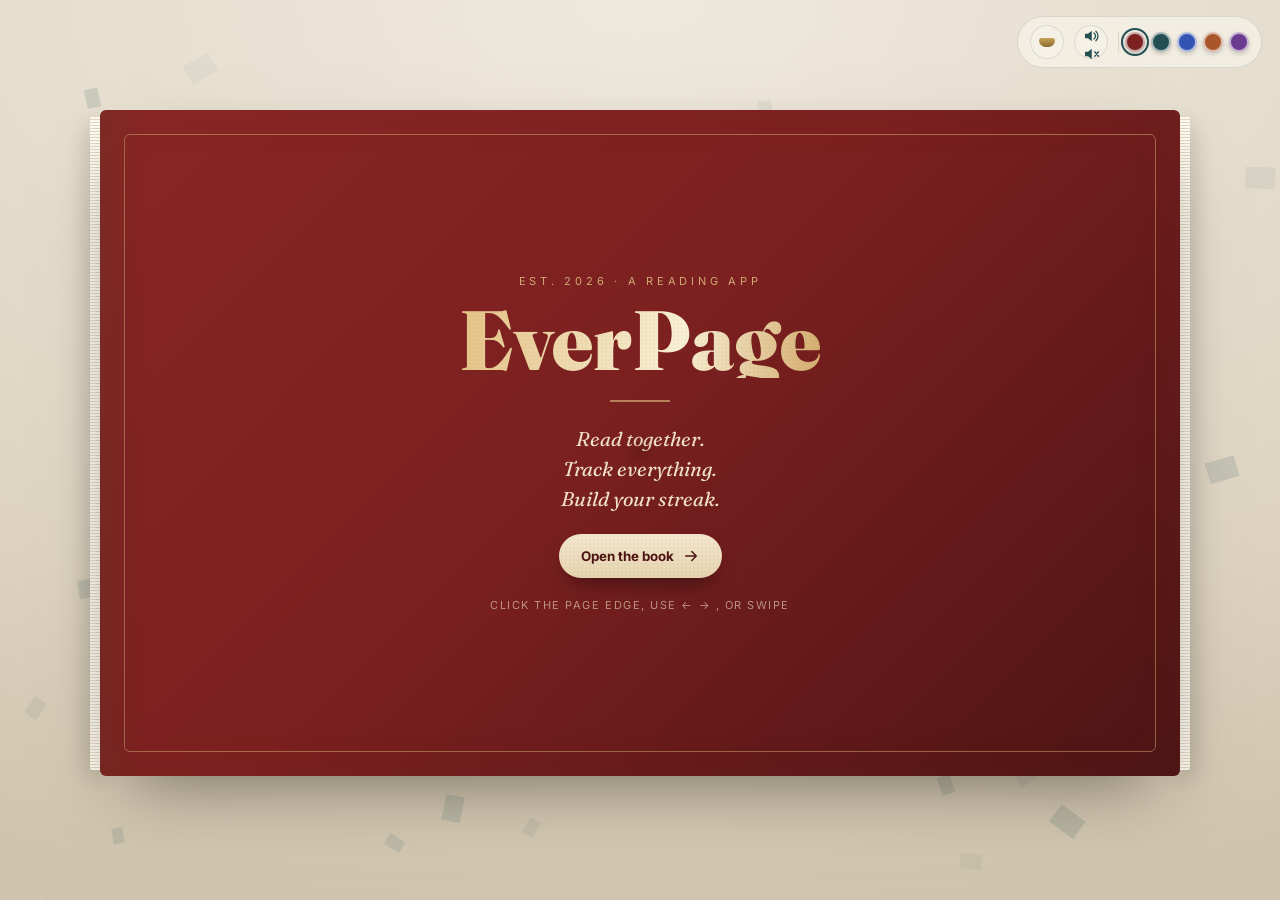
==== docs/index.html @ f0f88e7e "Remove v3 badge and fake traction data; add real signup auto-reply Drop the 'v3 · The Living Book' b" ====
<!DOCTYPE html>
<html lang="en">
<head>
<meta charset="UTF-8" />
<meta name="viewport" content="width=device-width, initial-scale=1.0, viewport-fit=cover" />
<meta name="theme-color" content="#7C2020" />
<title>EverPage — The Living Book</title>
<meta name="description" content="Turn the pages of EverPage: the reading app that turns reading into a streak. Track every page, build a daily streak, race your friends. Join the waitlist." />
<meta property="og:title" content="EverPage — the reading app that gives you a streak" />
<meta property="og:description" content="Turn every page. Build your streak. Read with friends. Join the waitlist." />
<meta property="og:type" content="website" />
<link rel="preconnect" href="https://fonts.googleapis.com" />
<link rel="preconnect" href="https://fonts.gstatic.com" crossorigin />
<link href="https://fonts.googleapis.com/css2?family=Fraunces:ital,opsz,wght@0,9..144,300..900;1,9..144,300..900&family=Inter:wght@400;500;600;700;800&display=swap" rel="stylesheet" />
<link rel="stylesheet" href="styles-v3.css" />
</head>
<body class="v3 is-closed">

<canvas id="fx" aria-hidden="true"></canvas>
<div id="cursor" aria-hidden="true"></div>
<div id="candleGlow" aria-hidden="true"></div>

<!-- top control rail -->
<div id="rail" aria-hidden="false">
  <button id="lamp" class="ctl lamp" aria-label="Toggle night mode" title="Reading lamp (N)">
    <span class="lamp-shade"></span><span class="lamp-glow"></span>
  </button>
  <button id="soundBtn" class="ctl" aria-label="Toggle page-flip sound" title="Sound">
    <svg class="ic-on" viewBox="0 0 24 24" width="18" height="18"><path d="M4 9v6h4l5 4V5L8 9H4z" fill="currentColor"/><path d="M16 8a5 5 0 0 1 0 8M18.5 5.5a9 9 0 0 1 0 13" fill="none" stroke="currentColor" stroke-width="1.7" stroke-linecap="round"/></svg>
    <svg class="ic-off" viewBox="0 0 24 24" width="18" height="18" hidden><path d="M4 9v6h4l5 4V5L8 9H4z" fill="currentColor"/><path d="M17 9l5 6M22 9l-5 6" fill="none" stroke="currentColor" stroke-width="1.7" stroke-linecap="round"/></svg>
  </button>
  <div class="genre-swatches" role="group" aria-label="Recolor the book">
    <button class="swatch" data-accent="#7C2020" data-name="Classic" style="--s:#7C2020" title="Classic"></button>
    <button class="swatch" data-accent="#234E52" data-name="Evergreen" style="--s:#234E52" title="Evergreen"></button>
    <button class="swatch" data-accent="#3454b4" data-name="Midnight" style="--s:#3454b4" title="Midnight"></button>
    <button class="swatch" data-accent="#a8562a" data-name="Amber" style="--s:#a8562a" title="Amber"></button>
    <button class="swatch" data-accent="#6b3b8f" data-name="Plum" style="--s:#6b3b8f" title="Plum"></button>
  </div>
</div>

<!-- the book -->
<div id="stage">
  <div id="book" aria-live="polite">
    <div class="book-edge left"></div>
    <div class="book-edge right"></div>

    <!-- PAGE 0 — COVER -->
    <section class="page cover-page" data-page="0">
      <div class="page-face">
        <div class="cover-art">
          <div class="foil-emboss">EST. 2026 · A READING APP</div>
          <h1 class="wordmark">EverPage</h1>
          <div class="cover-rule"></div>
          <p class="cover-tag">Read together.<br/>Track everything.<br/>Build your streak.</p>
          <button id="startBtn" class="btn cta">Open the book
            <svg viewBox="0 0 24 24" width="18" height="18"><path d="M5 12h14M13 6l6 6-6 6" fill="none" stroke="currentColor" stroke-width="2" stroke-linecap="round" stroke-linejoin="round"/></svg>
          </button>
          <div class="cover-hint">click the page edge, use ← → , or swipe</div>
        </div>
      </div>
    </section>

    <!-- PAGE 1 — HERO -->
    <section class="page" data-page="1" hidden>
      <div class="page-face split">
        <div class="col">
          <p class="eyebrow">Chapter One · The habit that sticks</p>
          <h2 class="display">You start every book.<br/><em>You finish… some.</em></h2>
          <p class="lede">EverPage turns reading into a <mark class="hl">streak you won't want to break</mark>. Log every page, keep your daily goal alive, and pull your friends into the chapter with you.</p>
        </div>
        <div class="col center">
          <div class="phone" data-tilt>
            <div class="phone-notch"></div>
            <img src="assets/screen-9203.jpg" alt="EverPage Your Shelf screen" loading="lazy"/>
            <div class="phone-glare"></div>
          </div>
        </div>
      </div>
    </section>

    <!-- PAGE 2 — SHELF -->
    <section class="page" data-page="2" hidden>
      <div class="page-face split">
        <div class="col">
          <span class="chapter-no">02</span>
          <h3 class="feat-title">Your Reading Shelf</h3>
          <p class="feat-copy">Add books, track your progress page by page, and keep every title you're reading — or have ever read — in one beautiful place.</p>
          <div class="genre-row" data-genres>
            <span class="genre on">Literary Fiction</span><span class="genre">Historical Fiction</span>
            <span class="genre">Non-Fiction</span><span class="genre">Romance</span><span class="genre">Sci-Fi</span>
          </div>
        </div>
        <div class="col center">
          <div class="phone" data-tilt>
            <div class="phone-notch"></div>
            <img src="assets/screen-addbook.jpg" alt="EverPage Add a book screen" loading="lazy"/>
            <div class="phone-glare"></div>
          </div>
        </div>
      </div>
    </section>

    <!-- PAGE 3 — STREAKS -->
    <section class="page" data-page="3" hidden>
      <div class="page-face split">
        <div class="col center">
          <div class="ring-wrap">
            <svg class="goal-ring" viewBox="0 0 120 120"><circle class="ring-track" cx="60" cy="60" r="52"/><circle class="ring-fill" cx="60" cy="60" r="52" data-pct="73"/></svg>
            <div class="ring-center"><b class="count" data-count="33">0</b><span>of 45 min</span></div>
            <div class="flame"><span class="flame-core"></span></div>
          </div>
        </div>
        <div class="col">
          <span class="chapter-no">03</span>
          <h3 class="feat-title">Daily Streaks &amp; Goals</h3>
          <p class="feat-copy">Set a daily reading goal in minutes. Hit it every day to build your streak. Streak freezes keep your progress safe on the busy days.</p>
          <div class="freeze-row"><span class="freeze">❄️ Freeze</span><span class="freeze">❄️ Freeze</span><span class="freeze used">❄️ Used</span></div>
        </div>
      </div>
    </section>

    <!-- PAGE 4 — FRIENDS -->
    <section class="page dark" data-page="4" hidden>
      <div class="page-face split">
        <div class="col">
          <span class="chapter-no">04</span>
          <h3 class="feat-title light">Read with Friends</h3>
          <p class="feat-copy light">See what your friends are reading right now, cheer each other on the leaderboard, and share the lines that wrecked you.</p>
          <div class="compare" data-compare>
            <div class="cmp-row"><span class="cmp-name">You</span><div class="cmp-bar"><i style="--w:100%" class="me"></i></div><b>24p</b></div>
            <div class="cmp-row"><span class="cmp-name">neelba…</span><div class="cmp-bar"><i style="--w:14%" class="them"></i></div><b>1p</b></div>
            <div class="cmp-row"><span class="cmp-name">testjess</span><div class="cmp-bar"><i style="--w:4%" class="them"></i></div><b>0p</b></div>
            <div class="cmp-badge">You're ahead 🏆</div>
          </div>
        </div>
        <div class="col center">
          <div class="phone" data-tilt>
            <div class="phone-notch"></div>
            <img src="assets/screen-compare.jpg" alt="EverPage Friends compare screen" loading="lazy"/>
            <div class="phone-glare"></div>
          </div>
        </div>
      </div>
    </section>

    <!-- PAGE 5 — WRAPPED GENERATOR -->
    <section class="page" data-page="5" hidden>
      <div class="page-face split">
        <div class="col">
          <span class="chapter-no">05</span>
          <h3 class="feat-title">Your 2026 Wrapped</h3>
          <p class="feat-copy">Every reader gets a personal year in review. Try it — type your name and watch your card build. This is what EverPage makes for you.</p>
          <label class="field-label" for="wName">Your name</label>
          <input id="wName" class="w-input" type="text" maxlength="18" placeholder="e.g. Lea" autocomplete="off"/>
          <div class="w-controls">
            <button class="btn ghost" id="wShuffle">🎲 Shuffle stats</button>
            <button class="btn" id="wDownload">⬇ Download card</button>
          </div>
        </div>
        <div class="col center">
          <canvas id="wrapped" width="540" height="675" aria-label="Your personalized reading Wrapped card"></canvas>
        </div>
      </div>
    </section>

    <!-- PAGE 6 — WAITLIST -->
    <section class="page" data-page="6" hidden>
      <div class="page-face center-page">
        <div class="join-inner">
          <p class="eyebrow center">The final page · Chapter you</p>
          <h2 class="display center">Be on <em>page one.</em></h2>
          <p class="lede center">EverPage is almost open. Join the waitlist for early access, first dibs on streak freezes, and a founding-reader badge.</p>
          <form class="join-form" id="bigJoin" data-join>
            <div class="jf-field">
              <input type="email" name="email" inputmode="email" autocomplete="email" placeholder="Your best email" aria-label="Email" required/>
              <button type="submit" class="btn">Save my spot
                <svg viewBox="0 0 24 24" width="18" height="18"><path d="M5 12h14M13 6l6 6-6 6" fill="none" stroke="currentColor" stroke-width="2" stroke-linecap="round" stroke-linejoin="round"/></svg>
              </button>
            </div>
            <p class="jf-fine">No spam, just page-turns. Unsubscribe anytime.</p>
          </form>
          <div class="join-success" hidden>
            <div class="ticket"><div class="ticket-stub">📖</div>
              <div class="ticket-body"><b>You're on the shelf!</b><span>Your spot is saved — check your inbox for a note from us.</span></div>
            </div>
          </div>
          <div class="socials">
            <a class="soc" href="https://www.instagram.com/everpageofficial" target="_blank" rel="noopener">Instagram</a>
            <a class="soc" href="https://www.tiktok.com/@everpageofficial" target="_blank" rel="noopener">TikTok</a>
            <a class="soc" href="https://substack.com/@leaateverpage" target="_blank" rel="noopener">Substack</a>
          </div>
        </div>
      </div>
    </section>

    <!-- PAGE 7 — BACK COVER -->
    <section class="page cover-page back" data-page="7" hidden>
      <div class="page-face">
        <div class="cover-art">
          <blockquote>“A reader lives a thousand lives before he dies. The man who never reads lives only one.”<cite>— George R.R. Martin</cite></blockquote>
          <div class="cover-rule"></div>
          <span class="bc-mark">EverPage</span>
          <button class="btn ghost" id="restartBtn">↺ Read it again</button>
        </div>
      </div>
    </section>

    <!-- flipping leaf overlay (JS drives this) -->
    <div id="leaf" aria-hidden="true"><div class="leaf-front"></div><div class="leaf-back"></div></div>

    <!-- page turn hot-zones -->
    <button id="navPrev" class="nav-zone left" aria-label="Previous page"><span class="nav-hint">‹</span></button>
    <button id="navNext" class="nav-zone right" aria-label="Next page"><span class="nav-hint">›</span></button>
  </div>

  <!-- footer scrubber -->
  <div id="scrubber">
    <button id="btnPrev" class="scrub-btn" aria-label="Previous">‹</button>
    <div id="dots" class="dots"></div>
    <button id="btnNext" class="scrub-btn" aria-label="Next">›</button>
    <div id="folio" class="folio"><span id="folioNum">1</span> / <span id="folioTot">8</span></div>
  </div>
</div>

<canvas id="confetti" aria-hidden="true"></canvas>

<script src="app-v3.js"></script>
</body>
</html>
---- docs/styles-v3.css ----
/* ============================================================
   EverPage v3 — "The Living Book"  (page-turning experience)
   ============================================================ */
:root{
  --cream:#EAE4D7; --paper:#F6F1E7; --paper2:#efe7d6;
  --ink:#234E52; --ink-soft:#3c6468; --muted:#8a8073;
  --accent:#7C2020; --accent-deep:#5f1717;
  --gold:#b6924e; --sky:#A9CAD8;
  --line:rgba(35,78,82,.14);
  --shadow:0 30px 70px -30px rgba(30,24,16,.6);
  --serif:"Fraunces",Georgia,"Times New Roman",serif;
  --sans:"Inter",system-ui,-apple-system,"Segoe UI",sans-serif;
}
*{box-sizing:border-box}
html,body{height:100%}
body.v3{margin:0;font-family:var(--sans);color:var(--ink);overflow:hidden;
  background:radial-gradient(130% 100% at 50% 0%,#efe9dd,#ddd3c0 70%,#cfc4ad);
  transition:background .8s}
img{display:block;max-width:100%}
button{font-family:inherit}

#fx{position:fixed;inset:0;z-index:0;pointer-events:none}
#cursor{position:fixed;top:0;left:0;width:36px;height:36px;margin:-18px 0 0 -18px;border-radius:50%;z-index:78;
  pointer-events:none;opacity:0;mix-blend-mode:multiply;background:radial-gradient(circle,rgba(124,32,32,.18),transparent 70%);
  transition:opacity .4s,width .25s,height .25s,margin .25s}
body.has-cursor #cursor{opacity:1}
#cursor.big{width:80px;height:80px;margin:-40px 0 0 -40px}

/* ---------- top control rail ---------- */
#rail{position:fixed;top:16px;right:18px;z-index:56;display:flex;align-items:center;gap:10px;
  background:rgba(246,241,231,.8);backdrop-filter:blur(8px);border:1px solid var(--line);
  padding:8px 12px;border-radius:100px;box-shadow:var(--shadow)}
.ctl{width:34px;height:34px;border-radius:50%;border:1px solid var(--line);background:var(--paper);
  color:var(--ink);cursor:pointer;display:grid;place-items:center;transition:transform .15s,background .2s}
.ctl:hover{transform:translateY(-2px)}
.lamp{position:relative;overflow:visible}
.lamp .lamp-shade{width:16px;height:9px;background:linear-gradient(#c6a35a,#8a6a2e);border-radius:3px 3px 8px 8px;display:block}
.lamp .lamp-glow{position:absolute;inset:-8px;border-radius:50%;background:radial-gradient(circle,rgba(255,210,140,.6),transparent 66%);opacity:0;transition:opacity .4s}
body.night .lamp .lamp-glow{opacity:1}
.genre-swatches{display:flex;gap:6px;padding-left:6px;border-left:1px solid var(--line)}
.swatch{width:20px;height:20px;border-radius:50%;border:2px solid rgba(255,255,255,.6);background:var(--s);cursor:pointer;
  padding:0;transition:transform .15s;box-shadow:0 2px 5px rgba(0,0,0,.2)}
.swatch:hover{transform:scale(1.18)}
.swatch.on{outline:2px solid var(--ink);outline-offset:2px}
@media (max-width:600px){.genre-swatches{display:none}#rail{top:10px;right:10px;padding:6px 9px}}

/* ---------- night mode ---------- */
#candleGlow{position:fixed;inset:0;z-index:2;pointer-events:none;opacity:0;transition:opacity 1s;
  background:radial-gradient(50vw 40vw at 50% 0%,rgba(255,190,120,.28),transparent 60%)}
body.night{background:radial-gradient(130% 100% at 50% 0%,#2a1d12,#160f09 75%)}
body.night #stage{filter:brightness(.76) sepia(.28) saturate(1.15) hue-rotate(-6deg)}
body.night #candleGlow{opacity:1}
body.night #rail,body.night #scrubber{background:rgba(40,28,18,.8);border-color:rgba(255,220,160,.2);color:#f3e6cf}

/* ---------- stage + book ---------- */
#stage{position:fixed;inset:0;z-index:5;display:grid;place-items:center;padding:70px 20px 84px;perspective:2600px}
#book{position:relative;width:min(1080px,95vw);height:min(680px,74vh);transform-style:preserve-3d;
  transition:transform .6s}
.book-edge{position:absolute;top:6px;bottom:6px;width:12px;z-index:1;border-radius:3px;
  background:repeating-linear-gradient(0deg,#fdfaf2 0 2px,#e2d8c2 2px 3px);box-shadow:0 8px 24px rgba(0,0,0,.25)}
.book-edge.left{left:-10px}.book-edge.right{right:-10px}

.page{position:absolute;inset:0;z-index:3;border-radius:6px;overflow:hidden;background:var(--paper);
  box-shadow:var(--shadow),inset 0 0 60px rgba(120,90,50,.05)}
.page[hidden]{display:none}
.page.flip{transition:transform .82s cubic-bezier(.5,0,.2,1),box-shadow .82s;backface-visibility:hidden;z-index:20}
.page::before{content:"";position:absolute;top:0;bottom:0;left:0;width:46px;pointer-events:none;z-index:4;
  background:linear-gradient(90deg,rgba(80,60,35,.18),transparent)}   /* spine shade */
.page-face{position:relative;z-index:2;height:100%;padding:clamp(26px,4vw,56px);display:flex;flex-direction:column;justify-content:center}
.page-face.split{display:grid;grid-template-columns:1fr 1fr;gap:34px;align-items:center}
.page-face.center-page{text-align:center;align-items:center}
.col{min-width:0}.col.center{display:grid;place-items:center}
.page.dark{background:linear-gradient(160deg,#20474b,#173438)}
.page.dark::before{background:linear-gradient(90deg,rgba(0,0,0,.28),transparent)}

/* paper grain */
#book::after{content:"";position:absolute;inset:0;z-index:6;pointer-events:none;border-radius:6px;
  background-image:radial-gradient(rgba(120,90,50,.04) 1px,transparent 1px);background-size:4px 4px;mix-blend-mode:multiply}

/* ---------- flipping leaf ---------- */
#leaf{position:absolute;top:0;left:0;width:50%;height:100%;z-index:20;transform-origin:right center;
  transform:rotateY(0deg);transform-style:preserve-3d;pointer-events:none;display:none;
  will-change:transform}
#leaf.turn{display:block}
.leaf-front,.leaf-back{position:absolute;inset:0;border-radius:6px 3px 3px 6px;backface-visibility:hidden;
  background:linear-gradient(90deg,var(--paper2),var(--paper) 70%);
  box-shadow:inset -18px 0 30px rgba(120,90,50,.12),0 10px 30px rgba(0,0,0,.25)}
.leaf-back{transform:rotateY(180deg);background:linear-gradient(270deg,var(--paper2),var(--paper) 70%)}
/* right-side book: leaf sits on right half, origin at spine (left of leaf = center of book) */
#leaf{left:50%;transform-origin:left center}

/* ---------- nav arrows (small, edge-centered) ---------- */
.nav-zone{position:absolute;top:50%;transform:translateY(-50%);width:46px;height:92px;z-index:16;border:none;cursor:pointer;
  display:grid;place-items:center;border-radius:100px;color:#fff;background:rgba(35,45,40,.28);backdrop-filter:blur(4px);
  opacity:0;transition:opacity .25s,background .2s,transform .2s}
.nav-zone.left{left:10px}.nav-zone.right{right:10px}
#book:hover .nav-zone{opacity:.85}
.nav-zone:hover{background:var(--accent);transform:translateY(-50%) scale(1.06);opacity:1}
.nav-hint{font-size:30px;font-family:var(--serif);line-height:1}
@media (max-width:820px){.nav-zone{opacity:.7;width:40px;height:74px}}

/* ---------- cover page ---------- */
.cover-page{background:linear-gradient(135deg,#8a2626 0%,var(--accent) 46%,var(--accent-deep) 100%)}
.cover-page[data-page="0"]{background:linear-gradient(135deg,#8a2626 0%,var(--accent) 46%,var(--accent-deep) 100%)}
.cover-page .page-face{color:#f3e6cf;text-align:center;align-items:center}
.cover-art{display:flex;flex-direction:column;align-items:center;gap:8px;max-width:520px}
.cover-art::after{content:"";position:absolute;inset:24px;border:1.5px solid rgba(226,193,132,.45);border-radius:6px;pointer-events:none}
.foil-emboss{font-size:11px;letter-spacing:.34em;color:rgba(226,193,132,.85);margin-bottom:6px}
.wordmark{font-family:var(--serif);font-weight:900;font-size:clamp(44px,9vw,84px);line-height:.9;margin:0;
  background:linear-gradient(100deg,#e4c184,#f8efd4 25%,#ca9a52 45%,#f0d79a 62%,#fff5df 80%,#d6a860);
  background-size:250% 100%;-webkit-background-clip:text;background-clip:text;color:transparent;animation:foil 5.5s linear infinite}
@keyframes foil{to{background-position:250% 0}}
.cover-rule{width:60px;height:2px;background:rgba(226,193,132,.6);margin:14px 0}
.cover-tag{font-family:var(--serif);font-style:italic;font-size:clamp(15px,2.4vw,20px);line-height:1.5;margin:0 0 12px;color:#f0e2c9}
.cover-hint{margin-top:12px;font-size:11px;letter-spacing:.14em;text-transform:uppercase;color:rgba(240,226,201,.6)}
.back .cover-art blockquote{font-family:var(--serif);font-style:italic;font-size:clamp(18px,2.6vw,28px);line-height:1.4;margin:0;color:#f3e6cf}
.back cite{display:block;font-style:normal;font-size:15px;color:rgba(240,226,201,.8);margin-top:14px}
.bc-mark{font-family:var(--serif);font-weight:900;font-size:24px;color:#e4c184}

/* ---------- typography / shared ---------- */
.eyebrow{font-size:12px;letter-spacing:.22em;text-transform:uppercase;color:var(--gold);font-weight:700;margin:0 0 14px}
.eyebrow.center{text-align:center}
.display{font-family:var(--serif);font-weight:800;font-size:clamp(28px,4.4vw,54px);line-height:1.03;letter-spacing:-.02em;margin:0 0 16px}
.display em{font-style:italic;font-weight:500;color:var(--accent)}
.display.center{text-align:center}
.lede{font-size:clamp(14px,1.5vw,18px);line-height:1.6;color:var(--ink-soft);margin:0 0 16px;max-width:38ch}
.lede.center{margin:0 auto 16px;text-align:center;max-width:48ch}
mark.hl{background:linear-gradient(180deg,transparent 58%,rgba(182,146,78,.6) 58%);color:inherit;padding:0 .05em;
  background-size:0% 100%;background-repeat:no-repeat;transition:background-size 1.1s cubic-bezier(.6,0,.2,1) .3s}
.page.showing mark.hl{background-size:100% 100%}
.mini-note{display:flex;align-items:center;gap:8px;font-size:14px;color:var(--muted)}
.mini-note b{color:var(--ink)}
.dot{width:8px;height:8px;border-radius:50%;background:#4bb67a;animation:live 2s infinite}
@keyframes live{70%{box-shadow:0 0 0 8px rgba(75,182,122,0)}}
.chapter-no{font-family:var(--serif);font-weight:900;font-size:clamp(40px,6vw,66px);color:transparent;
  -webkit-text-stroke:1.5px var(--gold);display:block;line-height:.8;opacity:.5;margin-bottom:4px}
.feat-title{font-family:var(--serif);font-weight:800;font-size:clamp(24px,3.4vw,42px);line-height:1.05;margin:0 0 14px}
.feat-title.light{color:#f3ecda}
.feat-copy{font-size:clamp(14px,1.5vw,17px);line-height:1.6;color:var(--ink-soft);margin:0;max-width:38ch}
.feat-copy.light{color:#cddcda}

.btn{display:inline-flex;align-items:center;gap:8px;padding:13px 22px;border:none;border-radius:100px;cursor:pointer;
  font-weight:700;color:#fff;background:linear-gradient(180deg,color-mix(in srgb,var(--accent) 82%,#fff 18%),var(--accent));
  box-shadow:0 14px 26px -12px var(--accent);transition:transform .15s;will-change:transform}
.btn:hover{transform:translateY(-2px)}
.btn.cta{background:linear-gradient(180deg,#f3e6cf,#e6d3af);color:var(--accent-deep);box-shadow:0 12px 22px -10px rgba(0,0,0,.5)}
.btn.ghost{background:transparent;border:1.5px solid currentColor;color:inherit;box-shadow:none}
.cover-page .btn.ghost{color:#f3e6cf;margin-top:14px}

/* phone */
.phone{position:relative;width:min(40vw,210px);aspect-ratio:1206/2458;border-radius:30px;background:#12181a;padding:7px;
  box-shadow:var(--shadow),0 0 0 2px rgba(0,0,0,.35);transform-style:preserve-3d;will-change:transform}
.phone img{width:100%;height:100%;object-fit:cover;object-position:top;border-radius:24px}
.phone-notch{position:absolute;top:7px;left:50%;transform:translateX(-50%);width:34%;height:18px;background:#12181a;border-radius:0 0 12px 12px;z-index:4}
.phone-glare{position:absolute;inset:7px;border-radius:24px;pointer-events:none;background:linear-gradient(120deg,rgba(255,255,255,.25),transparent 32%);mix-blend-mode:screen}

/* genre chips */
.genre-row{display:flex;flex-wrap:wrap;gap:8px;margin-top:20px}
.genre{padding:8px 14px;border-radius:100px;font-size:12px;font-weight:600;background:var(--paper);border:1.5px solid var(--line);color:var(--ink);transition:.3s}
.genre.on{background:var(--accent);color:#f3e6cf;border-color:transparent}

/* ring + flame */
.ring-wrap{position:relative;width:min(38vw,240px);display:grid;place-items:center}
.goal-ring{width:100%;transform:rotate(-90deg)}
.ring-track{fill:none;stroke:rgba(35,78,82,.14);stroke-width:12}
.ring-fill{fill:none;stroke:var(--accent);stroke-width:12;stroke-linecap:round;stroke-dasharray:327;stroke-dashoffset:327;transition:stroke-dashoffset 1.5s cubic-bezier(.5,0,.2,1)}
.ring-center{position:absolute;text-align:center}
.ring-center b{font-family:var(--serif);font-weight:900;font-size:clamp(34px,5vw,52px);color:var(--ink);display:block;line-height:1}
.ring-center span{font-size:13px;color:var(--muted)}
.flame{position:absolute;top:-4%;right:14%;width:36px;height:44px;filter:drop-shadow(0 6px 10px rgba(200,60,20,.35))}
.flame-core{position:absolute;inset:0;background:radial-gradient(50% 60% at 50% 70%,#ffd25a,#ff9d2e 40%,#e5451f 75%,transparent 78%);
  border-radius:50% 50% 50% 50%/60% 60% 40% 40%;transform-origin:50% 90%;animation:flick .5s ease-in-out infinite alternate}
@keyframes flick{from{transform:scale(1) rotate(-3deg)}to{transform:scale(1.12,1.18) rotate(4deg)}}
.freeze-row{display:flex;flex-wrap:wrap;gap:8px;margin-top:20px}
.freeze{padding:7px 13px;border-radius:100px;background:rgba(169,202,216,.35);border:1.5px solid #6f9fb2;font-size:12px;font-weight:600;color:var(--ink)}
.freeze.used{opacity:.5;text-decoration:line-through}

/* compare */
.compare{margin-top:22px;max-width:400px}
.cmp-row{display:grid;grid-template-columns:64px 1fr 40px;align-items:center;gap:10px;margin-bottom:10px}
.cmp-name{font-size:12px;color:#cddcda}
.cmp-bar{height:13px;border-radius:100px;background:rgba(255,255,255,.12);overflow:hidden}
.cmp-bar i{display:block;height:100%;width:0;border-radius:100px;transition:width 1.2s cubic-bezier(.4,0,.1,1)}
.cmp-bar i.me{background:linear-gradient(90deg,#7fc7d8,#e4c184)}
.cmp-bar i.them{background:var(--gold)}
.page.showing .cmp-bar i{width:var(--w)}
.cmp-row b{font-size:13px;font-weight:700;color:#f3ecda;text-align:right}
.cmp-badge{display:inline-block;margin-top:4px;padding:7px 14px;border-radius:100px;font-weight:700;font-size:12px;background:rgba(127,199,216,.2);color:#bfe0ea;border:1px solid rgba(127,199,216,.4)}

/* wrapped generator */
.field-label{display:block;font-size:12px;letter-spacing:.1em;text-transform:uppercase;color:var(--muted);margin:16px 0 6px}
.w-input{width:100%;max-width:320px;padding:13px 16px;border-radius:12px;border:1.5px solid var(--line);background:var(--paper);font:inherit;font-size:16px;color:var(--ink)}
.w-input:focus{outline:none;border-color:var(--ink)}
.w-controls{display:flex;gap:10px;flex-wrap:wrap;margin-top:16px}
#wrapped{width:min(38vw,260px);height:auto;border-radius:16px;box-shadow:var(--shadow);background:#2a1d12}

/* waitlist */
.join-inner{max-width:560px;margin:0 auto}
.join-form{margin:12px auto 0;max-width:480px}
.jf-field{display:flex;gap:8px;background:var(--paper);padding:8px;border-radius:16px;border:1.5px solid var(--line);box-shadow:var(--shadow)}
.jf-field input{flex:1;min-width:0;border:none;background:transparent;font:inherit;font-size:16px;padding:12px 14px;color:var(--ink)}
.jf-field input:focus{outline:none}
.jf-fine{font-size:12px;color:var(--muted);margin:12px 0 0;text-align:center}
.join-success{margin-top:18px;display:flex;justify-content:center;animation:rise .6s both}
@keyframes rise{from{opacity:0;transform:translateY(14px)}}
.ticket{display:flex;background:var(--paper);border-radius:16px;overflow:hidden;box-shadow:var(--shadow);max-width:430px;text-align:left}
.ticket-stub{display:grid;place-items:center;font-size:26px;background:var(--accent);padding:0 18px}
.ticket-body{padding:14px 18px;display:flex;flex-direction:column;gap:3px}
.ticket-body b{font-family:var(--serif);font-size:17px}.ticket-body span{font-size:13px;color:var(--ink-soft)}
.ticket-body i{font-style:normal;font-weight:700;color:var(--accent)}
.socials{display:flex;gap:10px;justify-content:center;flex-wrap:wrap;margin-top:26px}
.soc{padding:11px 18px;border-radius:100px;text-decoration:none;font-weight:600;font-size:14px;color:var(--ink);background:var(--paper);border:1.5px solid var(--line);transition:transform .18s,background .18s,color .18s}
.soc:hover{transform:translateY(-3px);background:var(--ink);color:#f3ecda;border-color:transparent}

/* ---------- scrubber ---------- */
#scrubber{position:fixed;left:50%;bottom:18px;transform:translateX(-50%);z-index:40;display:flex;align-items:center;gap:14px;
  background:rgba(246,241,231,.85);backdrop-filter:blur(8px);border:1px solid var(--line);padding:8px 16px;border-radius:100px;box-shadow:var(--shadow)}
.scrub-btn{width:30px;height:30px;border-radius:50%;border:none;background:var(--paper);color:var(--ink);font-size:18px;cursor:pointer;transition:transform .15s,background .2s}
.scrub-btn:hover{transform:scale(1.1);background:var(--accent);color:#fff}
.dots{display:flex;gap:8px}
.dots i{width:9px;height:9px;border-radius:3px;background:rgba(35,78,82,.25);cursor:pointer;transition:.25s}
.dots i.on{background:var(--accent);width:20px}
.folio{font-family:var(--serif);font-size:13px;color:var(--ink);opacity:.7;min-width:44px;text-align:right}
body.night .scrub-btn{background:rgba(60,44,28,.7);color:#f3e6cf}
body.night .dots i{background:rgba(235,210,165,.3)}body.night .folio{color:#f3e6cf}

/* v badge */
#v-badge{position:fixed;left:14px;top:14px;z-index:56;font-size:11px;letter-spacing:.12em;text-transform:uppercase;
  color:var(--muted);background:rgba(246,241,231,.7);border:1px solid var(--line);padding:6px 11px;border-radius:100px}
body.night #v-badge{background:rgba(40,28,18,.7);color:#e8c987;border-color:rgba(255,220,160,.2)}

#confetti{position:fixed;inset:0;z-index:70;pointer-events:none}

/* is-closed: only cover interactive, hide scrubber until opened */
body.is-closed #scrubber{opacity:0;pointer-events:none}

/* ---------- responsive ---------- */
@keyframes pageIn{from{opacity:0;transform:translateY(14px)}to{opacity:1;transform:none}}
@media (max-width:820px){
  /* mobile: pages flow to natural height and the page scrolls; dvh keeps the
     iOS toolbar from clipping the phone mockups; flip becomes a clean fade */
  html{height:auto}
  body.v3{height:auto;overflow-x:hidden;overflow-y:auto}
  #stage{position:static;display:block;perspective:none;padding:62px 12px 100px;min-height:100vh}
  #book{width:100%;max-width:520px;height:auto;min-height:calc(100dvh - 168px);margin:0 auto;transition:none}
  .book-edge{display:none}
  #book::after{display:none}
  .page{position:relative;inset:auto;overflow:visible}
  .page.flip{transition:none;backface-visibility:visible;z-index:auto;box-shadow:var(--shadow)}
  .page-face{position:relative;min-height:calc(100dvh - 190px);justify-content:center;padding:34px 22px}
  .cover-page .page-face{min-height:calc(100dvh - 190px)}
  .page-face.split{grid-template-columns:1fr;gap:22px;justify-items:center;text-align:center}
  .page-face.split .col{width:100%}
  .lede,.feat-copy{margin-left:auto;margin-right:auto}
  .genre-row,.freeze-row,.compare,.w-controls{justify-content:center}
  .phone{width:min(60vw,190px)}
  #wrapped{width:min(70vw,250px)}
  .nav-zone{opacity:.75;width:40px;height:70px}
  .display br{display:block}
}
@media (max-width:520px){
  .jf-field{flex-direction:column;padding:10px}
  .jf-field input{text-align:center}
  .jf-field .btn{width:100%;justify-content:center}
}
@media (prefers-reduced-motion:reduce){
  *{animation-duration:.001ms!important;animation-iteration-count:1!important;transition-duration:.2s!important}
}
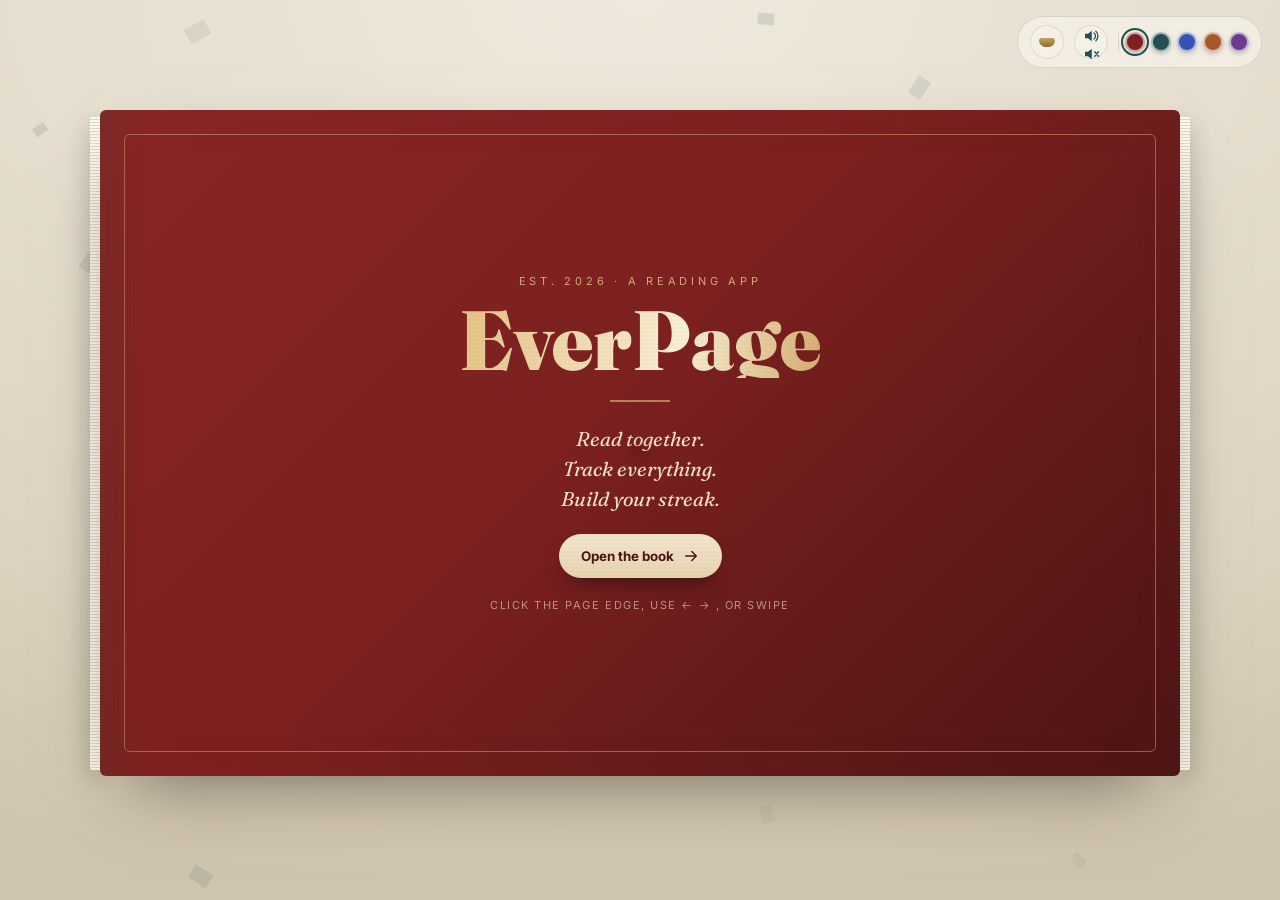
==== commit 7fea982b: "Use natural friend names on the compare page (Maya, Jordan)" ====
--- a/docs/index.html
+++ b/docs/index.html
@@ -128,8 +128,8 @@
           <p class="feat-copy light">See what your friends are reading right now, cheer each other on the leaderboard, and share the lines that wrecked you.</p>
           <div class="compare" data-compare>
             <div class="cmp-row"><span class="cmp-name">You</span><div class="cmp-bar"><i style="--w:100%" class="me"></i></div><b>24p</b></div>
-            <div class="cmp-row"><span class="cmp-name">neelba…</span><div class="cmp-bar"><i style="--w:14%" class="them"></i></div><b>1p</b></div>
-            <div class="cmp-row"><span class="cmp-name">testjess</span><div class="cmp-bar"><i style="--w:4%" class="them"></i></div><b>0p</b></div>
+            <div class="cmp-row"><span class="cmp-name">Maya</span><div class="cmp-bar"><i style="--w:14%" class="them"></i></div><b>1p</b></div>
+            <div class="cmp-row"><span class="cmp-name">Jordan</span><div class="cmp-bar"><i style="--w:4%" class="them"></i></div><b>0p</b></div>
             <div class="cmp-badge">You're ahead 🏆</div>
           </div>
         </div>
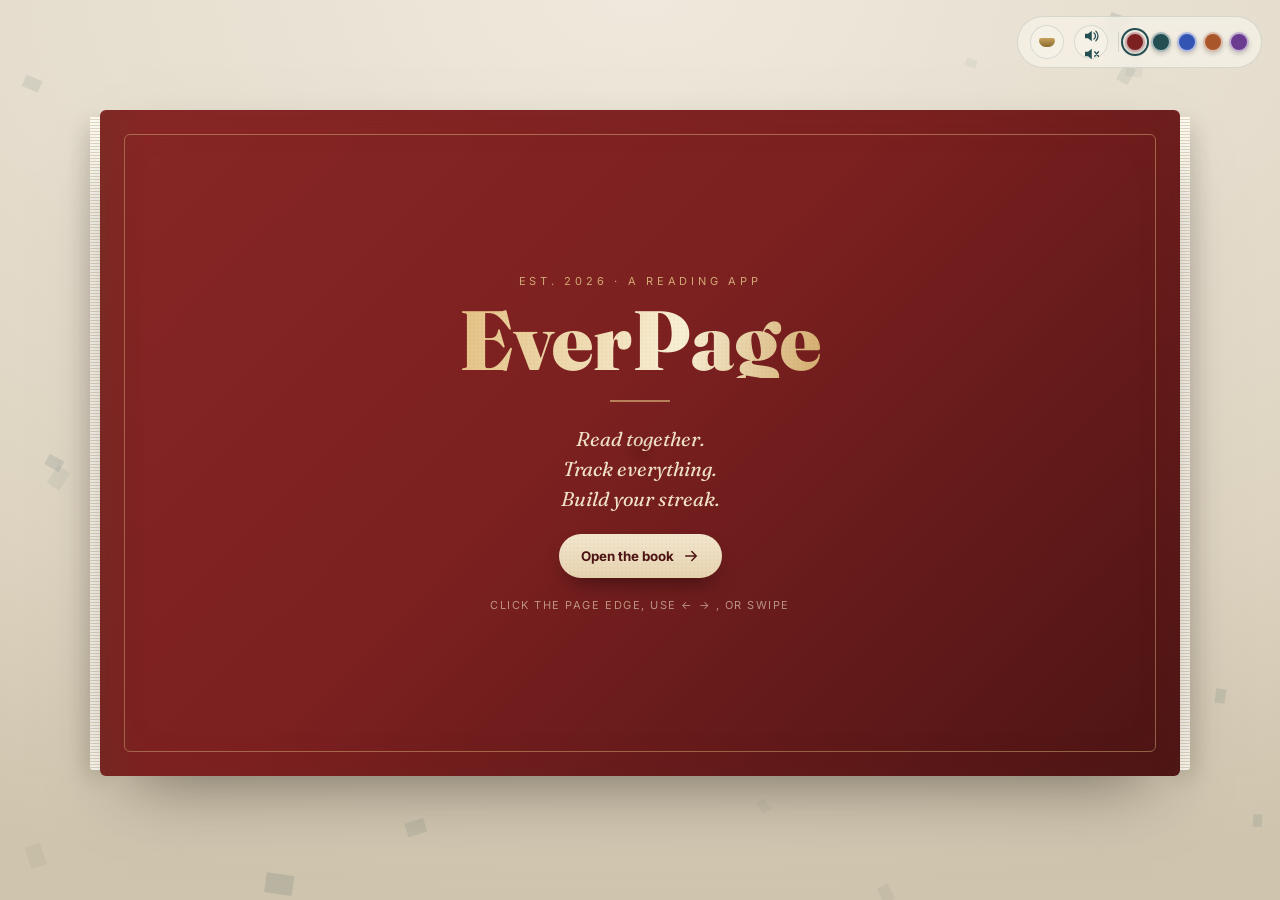
==== commit 2e03b4e9: "Add Oscar Wilde quote to the last page alongside the Martin quote" ====
--- a/docs/index.html
+++ b/docs/index.html
@@ -197,6 +197,8 @@
     <section class="page cover-page back" data-page="7" hidden>
       <div class="page-face">
         <div class="cover-art">
+          <blockquote>“It is what you read when you don’t have to that determines what you will be when you can’t help it.”<cite>— Oscar Wilde</cite></blockquote>
+          <div class="cover-rule"></div>
           <blockquote>“A reader lives a thousand lives before he dies. The man who never reads lives only one.”<cite>— George R.R. Martin</cite></blockquote>
           <div class="cover-rule"></div>
           <span class="bc-mark">EverPage</span>
--- a/docs/styles-v3.css
+++ b/docs/styles-v3.css
@@ -113,8 +113,10 @@
 .cover-rule{width:60px;height:2px;background:rgba(226,193,132,.6);margin:14px 0}
 .cover-tag{font-family:var(--serif);font-style:italic;font-size:clamp(15px,2.4vw,20px);line-height:1.5;margin:0 0 12px;color:#f0e2c9}
 .cover-hint{margin-top:12px;font-size:11px;letter-spacing:.14em;text-transform:uppercase;color:rgba(240,226,201,.6)}
-.back .cover-art blockquote{font-family:var(--serif);font-style:italic;font-size:clamp(18px,2.6vw,28px);line-height:1.4;margin:0;color:#f3e6cf}
-.back cite{display:block;font-style:normal;font-size:15px;color:rgba(240,226,201,.8);margin-top:14px}
+.back .cover-art blockquote{font-family:var(--serif);font-style:italic;font-size:clamp(15px,2.1vw,23px);line-height:1.34;margin:0;color:#f3e6cf}
+.back cite{display:block;font-style:normal;font-size:14px;color:rgba(240,226,201,.8);margin-top:9px}
+.back .cover-art{gap:14px}
+.back .cover-rule{margin:2px 0}
 .bc-mark{font-family:var(--serif);font-weight:900;font-size:24px;color:#e4c184}
 
 /* ---------- typography / shared ---------- */
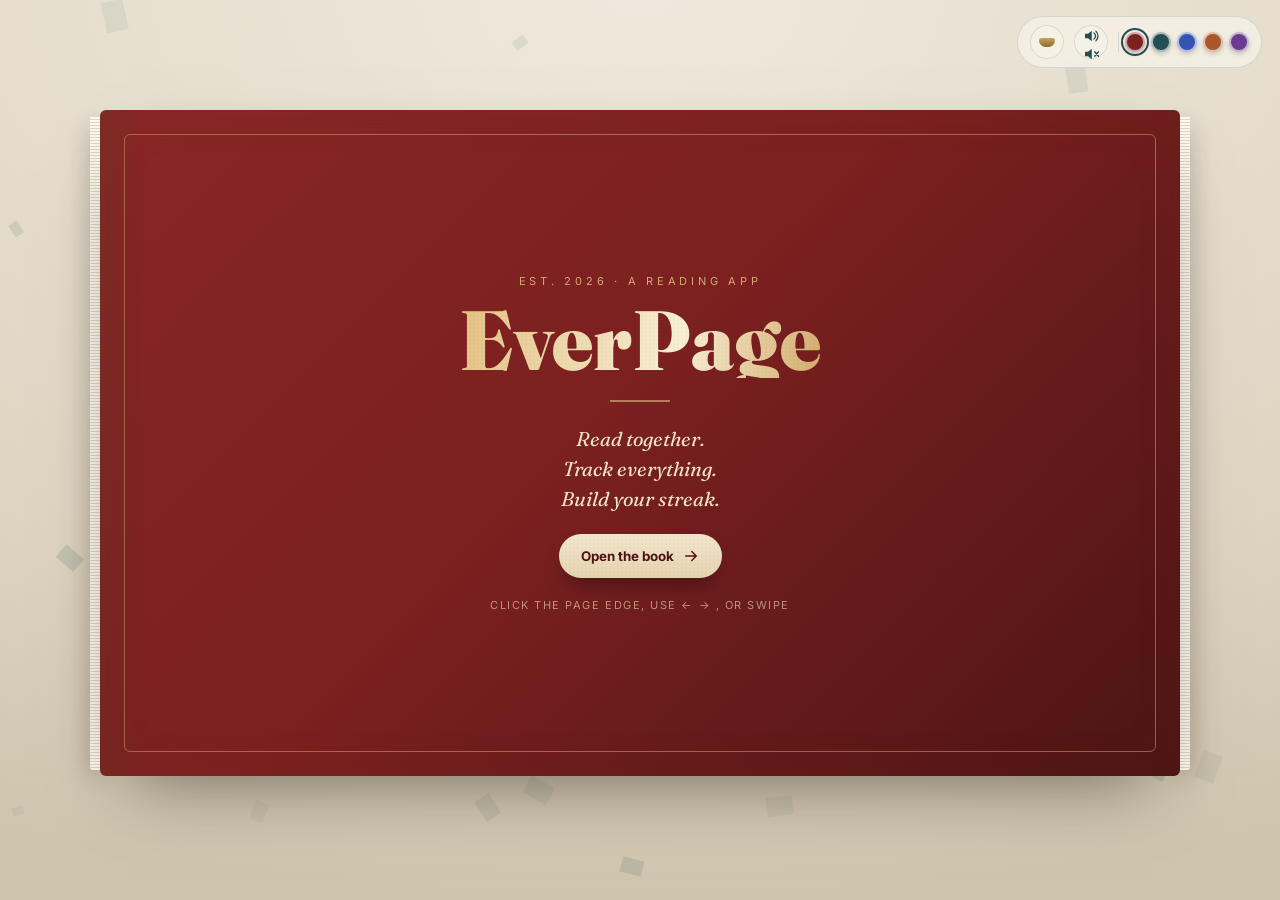
==== commit d6703451: "Polish pass: remove Martin quote, fix hidden success ticket, even mobile spacing - Last page now sho" ====
--- a/docs/index.html
+++ b/docs/index.html
@@ -199,8 +199,6 @@
         <div class="cover-art">
           <blockquote>“It is what you read when you don’t have to that determines what you will be when you can’t help it.”<cite>— Oscar Wilde</cite></blockquote>
           <div class="cover-rule"></div>
-          <blockquote>“A reader lives a thousand lives before he dies. The man who never reads lives only one.”<cite>— George R.R. Martin</cite></blockquote>
-          <div class="cover-rule"></div>
           <span class="bc-mark">EverPage</span>
           <button class="btn ghost" id="restartBtn">↺ Read it again</button>
         </div>
--- a/docs/styles-v3.css
+++ b/docs/styles-v3.css
@@ -113,10 +113,9 @@
 .cover-rule{width:60px;height:2px;background:rgba(226,193,132,.6);margin:14px 0}
 .cover-tag{font-family:var(--serif);font-style:italic;font-size:clamp(15px,2.4vw,20px);line-height:1.5;margin:0 0 12px;color:#f0e2c9}
 .cover-hint{margin-top:12px;font-size:11px;letter-spacing:.14em;text-transform:uppercase;color:rgba(240,226,201,.6)}
-.back .cover-art blockquote{font-family:var(--serif);font-style:italic;font-size:clamp(15px,2.1vw,23px);line-height:1.34;margin:0;color:#f3e6cf}
-.back cite{display:block;font-style:normal;font-size:14px;color:rgba(240,226,201,.8);margin-top:9px}
-.back .cover-art{gap:14px}
-.back .cover-rule{margin:2px 0}
+.back .cover-art blockquote{font-family:var(--serif);font-style:italic;font-size:clamp(18px,2.6vw,28px);line-height:1.4;margin:0;color:#f3e6cf}
+.back cite{display:block;font-style:normal;font-size:15px;color:rgba(240,226,201,.8);margin-top:14px}
+.back .cover-art{gap:18px}
 .bc-mark{font-family:var(--serif);font-weight:900;font-size:24px;color:#e4c184}
 
 /* ---------- typography / shared ---------- */
@@ -204,6 +203,7 @@
 .jf-field input:focus{outline:none}
 .jf-fine{font-size:12px;color:var(--muted);margin:12px 0 0;text-align:center}
 .join-success{margin-top:18px;display:flex;justify-content:center;animation:rise .6s both}
+.join-success[hidden]{display:none}   /* keep hidden until signup (class was overriding [hidden]) */
 @keyframes rise{from{opacity:0;transform:translateY(14px)}}
 .ticket{display:flex;background:var(--paper);border-radius:16px;overflow:hidden;box-shadow:var(--shadow);max-width:430px;text-align:left}
 .ticket-stub{display:grid;place-items:center;font-size:26px;background:var(--accent);padding:0 18px}
@@ -251,7 +251,7 @@
   .page.flip{transition:none;backface-visibility:visible;z-index:auto;box-shadow:var(--shadow)}
   .page-face{position:relative;min-height:calc(100dvh - 190px);justify-content:center;padding:34px 22px}
   .cover-page .page-face{min-height:calc(100dvh - 190px)}
-  .page-face.split{grid-template-columns:1fr;gap:22px;justify-items:center;text-align:center}
+  .page-face.split{display:flex;flex-direction:column;justify-content:center;align-items:center;gap:26px;text-align:center}
   .page-face.split .col{width:100%}
   .lede,.feat-copy{margin-left:auto;margin-right:auto}
   .genre-row,.freeze-row,.compare,.w-controls{justify-content:center}
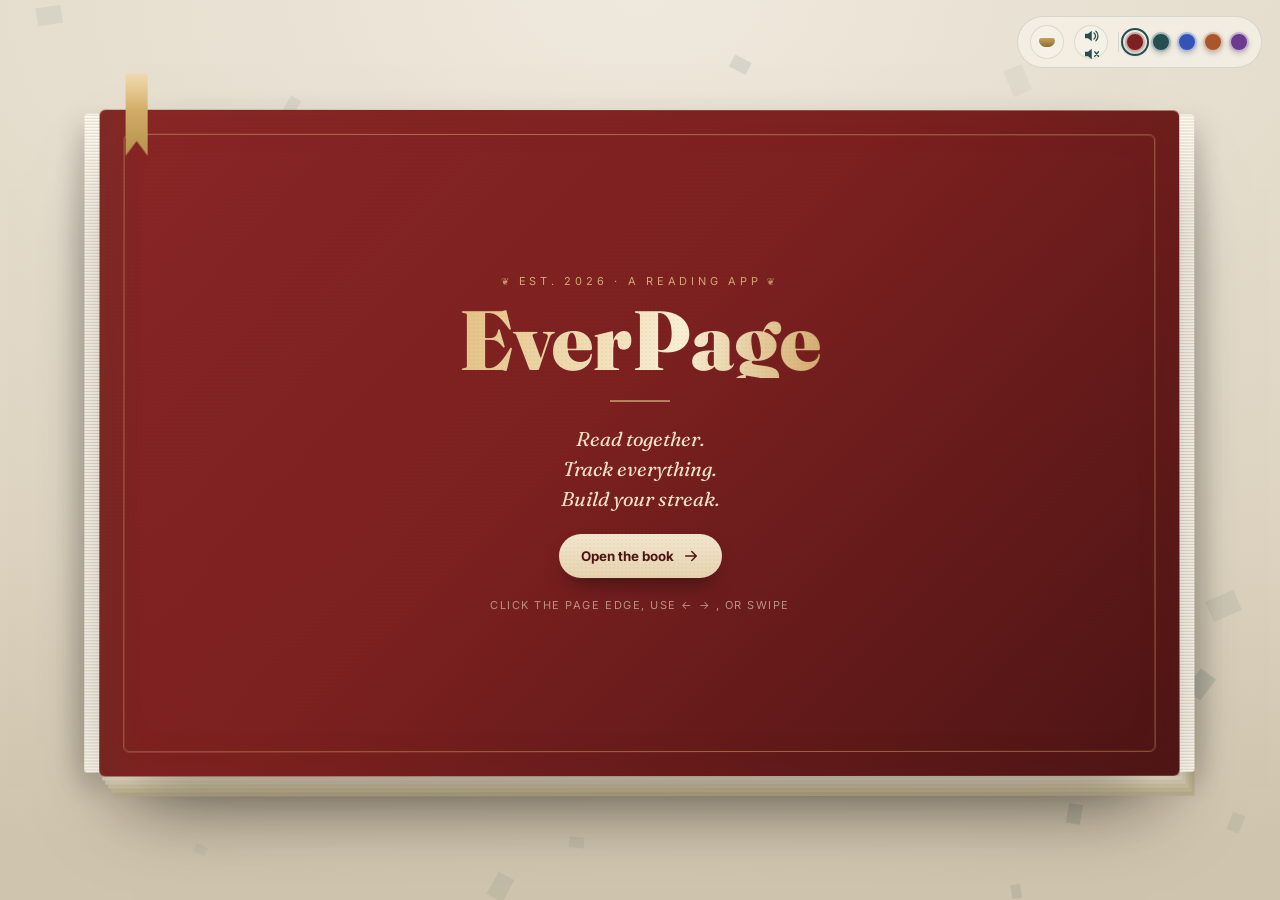
==== commit b5e3659e: "Give the book real physicality: thickness, tilt, ribbon, leather cover - Page-stack thickness (layer" ====
--- a/docs/index.html
+++ b/docs/index.html
@@ -43,6 +43,7 @@
   <div id="book" aria-live="polite">
     <div class="book-edge left"></div>
     <div class="book-edge right"></div>
+    <div class="ribbon-mark" aria-hidden="true"></div>
 
     <!-- PAGE 0 — COVER -->
     <section class="page cover-page" data-page="0">
--- a/docs/styles-v3.css
+++ b/docs/styles-v3.css
@@ -55,10 +55,11 @@
 /* ---------- stage + book ---------- */
 #stage{position:fixed;inset:0;z-index:5;display:grid;place-items:center;padding:70px 20px 84px;perspective:2600px}
 #book{position:relative;width:min(1080px,95vw);height:min(680px,74vh);transform-style:preserve-3d;
-  transition:transform .6s}
-.book-edge{position:absolute;top:6px;bottom:6px;width:12px;z-index:1;border-radius:3px;
-  background:repeating-linear-gradient(0deg,#fdfaf2 0 2px,#e2d8c2 2px 3px);box-shadow:0 8px 24px rgba(0,0,0,.25)}
-.book-edge.left{left:-10px}.book-edge.right{right:-10px}
+  transition:none;will-change:transform}
+.book-edge{position:absolute;top:4px;bottom:4px;width:17px;z-index:1;
+  background:repeating-linear-gradient(0deg,#fdfaf2 0 2px,#e6dcc6 2px 3px);box-shadow:0 12px 30px rgba(0,0,0,.3)}
+.book-edge.left{left:-15px;border-radius:3px 0 0 3px}
+.book-edge.right{right:-15px;border-radius:0 3px 3px 0}
 
 .page{position:absolute;inset:0;z-index:3;border-radius:6px;overflow:hidden;background:var(--paper);
   box-shadow:var(--shadow),inset 0 0 60px rgba(120,90,50,.05)}
@@ -265,6 +266,43 @@
   .jf-field input{text-align:center}
   .jf-field .btn{width:100%;justify-content:center}
 }
+/* ===================== BOOK RICHNESS ===================== */
+/* stacked-page thickness toward the bottom-right + deep ambient shadow */
+#book{box-shadow:
+  3px 4px 0 rgba(236,227,207,.9), 6px 8px 0 rgba(227,216,191,.9),
+  9px 12px 0 rgba(214,203,171,.92), 12px 16px 0 rgba(201,190,155,.95),
+  15px 20px 0 rgba(190,178,142,.95), 0 46px 84px -34px rgba(30,24,16,.66)}
+
+/* gold bookmark ribbon peeking from the top, tucked by the spine */
+.ribbon-mark{position:absolute;top:-36px;left:26px;width:22px;height:82px;z-index:14;pointer-events:none;
+  background:linear-gradient(180deg,#e6c07a,var(--gold));
+  clip-path:polygon(0 0,100% 0,100% 100%,50% 82%,0 100%);
+  box-shadow:2px 2px 7px rgba(0,0,0,.3);transform-origin:top center;animation:ribbonSway 5.5s ease-in-out infinite}
+.ribbon-mark::after{content:"";position:absolute;inset:0;background:linear-gradient(180deg,rgba(255,255,255,.4),transparent 45%)}
+@keyframes ribbonSway{0%,100%{transform:rotate(-1deg)}50%{transform:rotate(1.4deg)}}
+
+/* richer cover: leather grain + slow sheen sweep + flourish */
+.cover-page{background:
+  repeating-linear-gradient(122deg, rgba(0,0,0,.05) 0 3px, transparent 3px 7px),
+  radial-gradient(130% 90% at 26% 14%, rgba(255,255,255,.09), transparent 55%),
+  linear-gradient(135deg,#8a2626 0%, var(--accent) 46%, var(--accent-deep) 100%)}
+.cover-page::after{content:"";position:absolute;inset:0;z-index:3;pointer-events:none;
+  background:linear-gradient(115deg,transparent 32%,rgba(255,240,210,.16) 48%,transparent 64%);
+  transform:translateX(-120%);animation:coverSheen 7.5s ease-in-out infinite}
+@keyframes coverSheen{28%,100%{transform:translateX(120%)}}
+.foil-emboss::before,.foil-emboss::after{content:"❦";color:rgba(226,193,132,.7);margin:0 .55em;font-size:.9em}
+
+/* small printer's ornament at the foot of paper pages */
+.page:not(.cover-page):not(.dark) .page-face::after{content:"❧";position:absolute;bottom:14px;left:50%;
+  transform:translateX(-50%);color:rgba(120,90,50,.26);font-size:15px;pointer-events:none;z-index:1}
+
+@media (max-width:820px){
+  #book{box-shadow:0 26px 52px -22px rgba(30,24,16,.55)}
+  .ribbon-mark{left:18px;top:-30px;height:66px;width:20px}
+  .page:not(.cover-page):not(.dark) .page-face::after{bottom:8px}
+}
+
 @media (prefers-reduced-motion:reduce){
   *{animation-duration:.001ms!important;animation-iteration-count:1!important;transition-duration:.2s!important}
-}
+  .ribbon-mark{animation:none}
+}
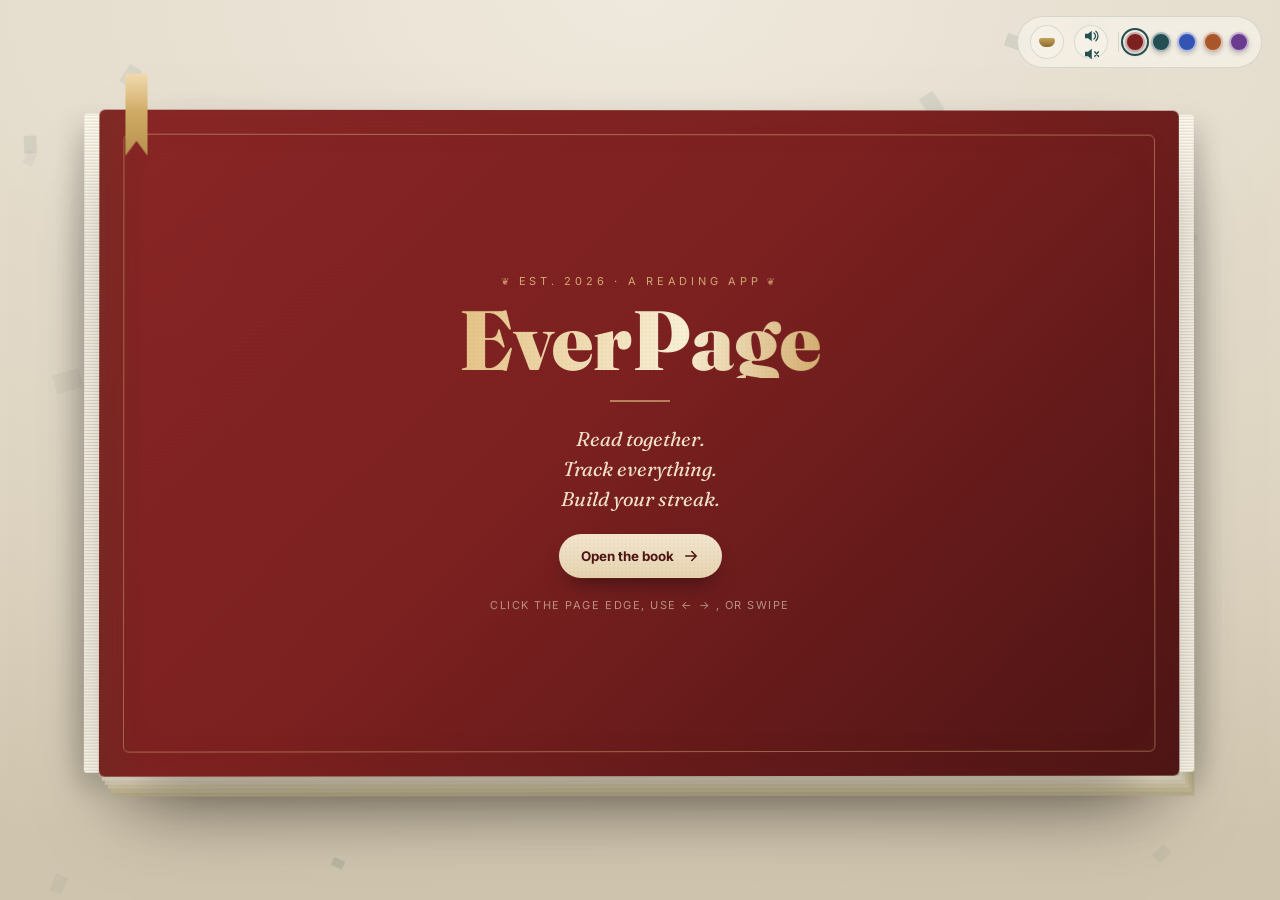
==== commit 206641a0: "Add drop-caps, ruled paper, night edge-glow, and Open Graph share image - Drop-cap on each chapter's" ====
--- a/docs/index.html
+++ b/docs/index.html
@@ -9,6 +9,14 @@
 <meta property="og:title" content="EverPage — the reading app that gives you a streak" />
 <meta property="og:description" content="Turn every page. Build your streak. Read with friends. Join the waitlist." />
 <meta property="og:type" content="website" />
+<meta property="og:url" content="https://everpage2.vercel.app/" />
+<meta property="og:image" content="https://everpage2.vercel.app/assets/og.png" />
+<meta property="og:image:width" content="1200" />
+<meta property="og:image:height" content="630" />
+<meta name="twitter:card" content="summary_large_image" />
+<meta name="twitter:title" content="EverPage — the reading app that gives you a streak" />
+<meta name="twitter:description" content="Turn every page. Build your streak. Read with friends. Join the waitlist." />
+<meta name="twitter:image" content="https://everpage2.vercel.app/assets/og.png" />
 <link rel="preconnect" href="https://fonts.googleapis.com" />
 <link rel="preconnect" href="https://fonts.gstatic.com" crossorigin />
 <link href="https://fonts.googleapis.com/css2?family=Fraunces:ital,opsz,wght@0,9..144,300..900;1,9..144,300..900&family=Inter:wght@400;500;600;700;800&display=swap" rel="stylesheet" />
--- a/docs/styles-v3.css
+++ b/docs/styles-v3.css
@@ -302,6 +302,29 @@
   .page:not(.cover-page):not(.dark) .page-face::after{bottom:8px}
 }
 
+/* ===================== PAGE DETAILS ===================== */
+/* faint ruled lines on paper pages (whisper-subtle, reads as texture) */
+.page:not(.cover-page):not(.dark){
+  background:
+    repeating-linear-gradient(180deg, transparent 0 33px, rgba(90,66,38,.035) 33px 34px),
+    var(--paper);
+}
+/* drop-cap on each chapter's body copy (desktop, where text is left-aligned) */
+@media (min-width:821px){
+  .page:not(.cover-page) .feat-copy::first-letter{
+    font-family:var(--serif);font-weight:900;font-size:3.3em;line-height:.72;float:left;
+    margin:6px 10px 0 0;color:var(--accent)}
+  .page.dark .feat-copy::first-letter{color:var(--gold)}
+}
+
+/* ambient warm glow on the book edges + ribbon in night mode */
+body.night .book-edge{box-shadow:0 12px 30px rgba(0,0,0,.3),0 0 22px rgba(255,200,130,.32)}
+body.night .ribbon-mark{filter:drop-shadow(0 0 9px rgba(255,200,130,.55))}
+body.night #book{box-shadow:
+  3px 4px 0 rgba(120,96,60,.5), 6px 8px 0 rgba(110,88,54,.5),
+  9px 12px 0 rgba(100,80,48,.5), 12px 16px 0 rgba(92,72,42,.5),
+  0 46px 84px -34px rgba(0,0,0,.7), 0 0 70px rgba(255,190,120,.14)}
+
 @media (prefers-reduced-motion:reduce){
   *{animation-duration:.001ms!important;animation-iteration-count:1!important;transition-duration:.2s!important}
   .ribbon-mark{animation:none}
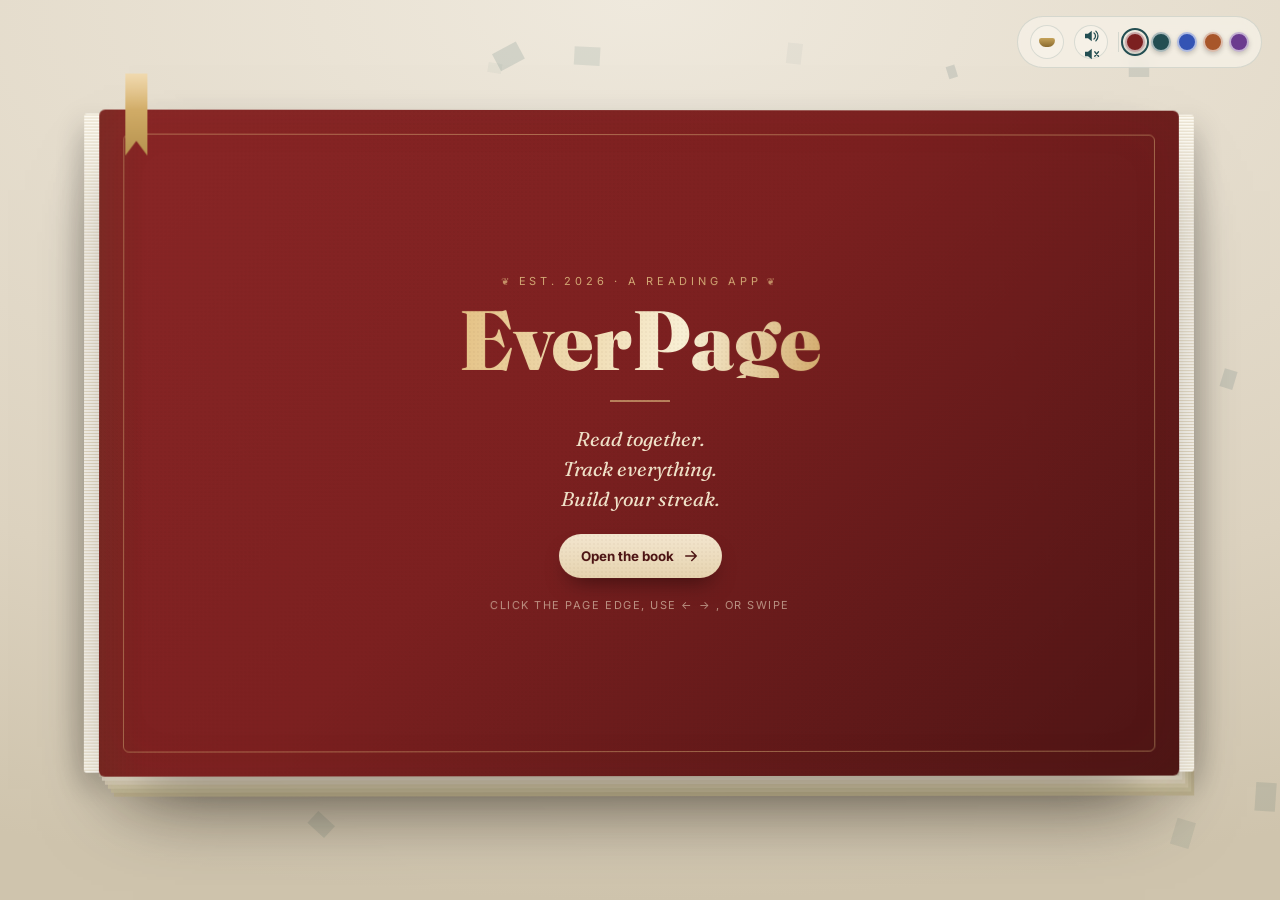
==== commit fdc21d56: "Launch! Switch from waitlist to App Store download - Final page is now 'It's here. Go read.' with a " ====
--- a/docs/index.html
+++ b/docs/index.html
@@ -5,9 +5,9 @@
 <meta name="viewport" content="width=device-width, initial-scale=1.0, viewport-fit=cover" />
 <meta name="theme-color" content="#7C2020" />
 <title>EverPage — The Living Book</title>
-<meta name="description" content="Turn the pages of EverPage: the reading app that turns reading into a streak. Track every page, build a daily streak, race your friends. Join the waitlist." />
+<meta name="description" content="Turn the pages of EverPage: the reading app that turns reading into a streak. Track every page, build a daily streak, race your friends. Now on the App Store." />
 <meta property="og:title" content="EverPage — the reading app that gives you a streak" />
-<meta property="og:description" content="Turn every page. Build your streak. Read with friends. Join the waitlist." />
+<meta property="og:description" content="Turn every page. Build your streak. Read with friends. Now on the App Store." />
 <meta property="og:type" content="website" />
 <meta property="og:url" content="https://everpage2.vercel.app/" />
 <meta property="og:image" content="https://everpage2.vercel.app/assets/og.png" />
@@ -15,7 +15,7 @@
 <meta property="og:image:height" content="630" />
 <meta name="twitter:card" content="summary_large_image" />
 <meta name="twitter:title" content="EverPage — the reading app that gives you a streak" />
-<meta name="twitter:description" content="Turn every page. Build your streak. Read with friends. Join the waitlist." />
+<meta name="twitter:description" content="Turn every page. Build your streak. Read with friends. Now on the App Store." />
 <meta name="twitter:image" content="https://everpage2.vercel.app/assets/og.png" />
 <link rel="preconnect" href="https://fonts.googleapis.com" />
 <link rel="preconnect" href="https://fonts.gstatic.com" crossorigin />
@@ -172,27 +172,21 @@
       </div>
     </section>
 
-    <!-- PAGE 6 — WAITLIST -->
+    <!-- PAGE 6 — LAUNCH -->
     <section class="page" data-page="6" hidden>
       <div class="page-face center-page">
         <div class="join-inner">
-          <p class="eyebrow center">The final page · Chapter you</p>
-          <h2 class="display center">Be on <em>page one.</em></h2>
-          <p class="lede center">EverPage is almost open. Join the waitlist for early access, first dibs on streak freezes, and a founding-reader badge.</p>
-          <form class="join-form" id="bigJoin" data-join>
-            <div class="jf-field">
-              <input type="email" name="email" inputmode="email" autocomplete="email" placeholder="Your best email" aria-label="Email" required/>
-              <button type="submit" class="btn">Save my spot
-                <svg viewBox="0 0 24 24" width="18" height="18"><path d="M5 12h14M13 6l6 6-6 6" fill="none" stroke="currentColor" stroke-width="2" stroke-linecap="round" stroke-linejoin="round"/></svg>
-              </button>
-            </div>
-            <p class="jf-fine">No spam, just page-turns. Unsubscribe anytime.</p>
-          </form>
-          <div class="join-success" hidden>
-            <div class="ticket"><div class="ticket-stub">📖</div>
-              <div class="ticket-body"><b>You're on the shelf!</b><span>Your spot is saved — check your inbox for a note from us.</span></div>
-            </div>
-          </div>
+          <p class="eyebrow center">The final page · It's here</p>
+          <h2 class="display center">It's here. <em>Go read.</em></h2>
+          <p class="lede center">EverPage just launched. Download it, add your first book, and start your streak today — read together, track everything, and race your friends.</p>
+          <div class="launch-cta">
+            <!-- LAUNCH: replace href="#" with your App Store link -->
+            <a id="appStoreBtn" class="btn appstore" href="#" data-placeholder="1" aria-label="Download EverPage on the App Store">
+              <svg viewBox="0 0 24 24" width="22" height="22" aria-hidden="true"><path fill="currentColor" d="M16.365 1.43c0 1.14-.42 2.2-1.13 3-.79.9-2.06 1.6-3.1 1.52-.13-1.1.42-2.28 1.09-3.02.78-.86 2.12-1.5 3.14-1.5zM20.5 17.2c-.55 1.27-.82 1.84-1.53 2.96-.99 1.56-2.39 3.5-4.12 3.51-1.54.02-1.94-1-4.03-.99-2.09.01-2.53 1.01-4.07.99-1.73-.02-3.05-1.78-4.04-3.34C-.02 16.7-.32 12.1 1.36 9.66c1.02-1.49 2.62-2.36 4.13-2.36 1.53 0 2.5 1.01 3.77 1.01 1.23 0 1.98-1.01 3.75-1.01 1.34 0 2.76.73 3.77 1.99-3.31 1.81-2.77 6.54.72 7.91z"/></svg>
+              <span class="as-text"><small>Download on the</small><b>App Store</b></span>
+            </a>
+          </div>
+          <p class="jf-fine">Android coming soon.</p>
           <div class="socials">
             <a class="soc" href="https://www.instagram.com/everpageofficial" target="_blank" rel="noopener">Instagram</a>
             <a class="soc" href="https://www.tiktok.com/@everpageofficial" target="_blank" rel="noopener">TikTok</a>
--- a/docs/styles-v3.css
+++ b/docs/styles-v3.css
@@ -198,6 +198,13 @@
 
 /* waitlist */
 .join-inner{max-width:560px;margin:0 auto}
+.launch-cta{display:flex;justify-content:center;margin:16px 0 6px}
+.btn.appstore{background:#111;color:#fff;padding:12px 26px;gap:12px;text-decoration:none;
+  box-shadow:0 16px 30px -14px rgba(0,0,0,.7)}
+.btn.appstore:hover{transform:translateY(-2px);background:#000}
+.as-text{display:flex;flex-direction:column;align-items:flex-start;line-height:1.06;text-align:left}
+.as-text small{font-size:10px;letter-spacing:.02em;opacity:.85}
+.as-text b{font-size:19px;font-weight:600}
 .join-form{margin:12px auto 0;max-width:480px}
 .jf-field{display:flex;gap:8px;background:var(--paper);padding:8px;border-radius:16px;border:1.5px solid var(--line);box-shadow:var(--shadow)}
 .jf-field input{flex:1;min-width:0;border:none;background:transparent;font:inherit;font-size:16px;padding:12px 14px;color:var(--ink)}
@@ -325,7 +332,27 @@
   9px 12px 0 rgba(100,80,48,.5), 12px 16px 0 rgba(92,72,42,.5),
   0 46px 84px -34px rgba(0,0,0,.7), 0 0 70px rgba(255,190,120,.14)}
 
+/* ===================== EXTRA LIFE ===================== */
+/* ink-reveal: headlines wipe in like fresh writing when a page appears */
+.page .display,.page .feat-title{clip-path:inset(0 100% 0 0)}
+.page.showing .display,.page.showing .feat-title{animation:inkReveal .9s cubic-bezier(.5,0,.2,1) forwards}
+@keyframes inkReveal{to{clip-path:inset(0 0 0 0)}}
+
+/* the streak flame leans toward the cursor (JS sets transform) */
+.flame{transition:transform .2s ease-out}
+
+/* chapter-name tooltips on the scrubber dots */
+.dots i{position:relative}
+.dots i::after{content:attr(data-ch);position:absolute;bottom:22px;left:50%;
+  transform:translateX(-50%) translateY(4px);white-space:nowrap;font-size:11px;letter-spacing:.06em;
+  text-transform:uppercase;font-weight:600;color:var(--ink);background:var(--paper);padding:4px 9px;
+  border-radius:7px;box-shadow:var(--shadow);opacity:0;pointer-events:none;transition:opacity .18s,transform .18s}
+.dots i:hover::after{opacity:1;transform:translateX(-50%) translateY(0)}
+body.night .dots i::after{background:rgba(40,28,18,.94);color:#f3e6cf}
+@media (max-width:520px){.dots i::after{display:none}}
+
 @media (prefers-reduced-motion:reduce){
   *{animation-duration:.001ms!important;animation-iteration-count:1!important;transition-duration:.2s!important}
   .ribbon-mark{animation:none}
-}
+  .page .display,.page .feat-title{clip-path:none!important;animation:none!important}
+}
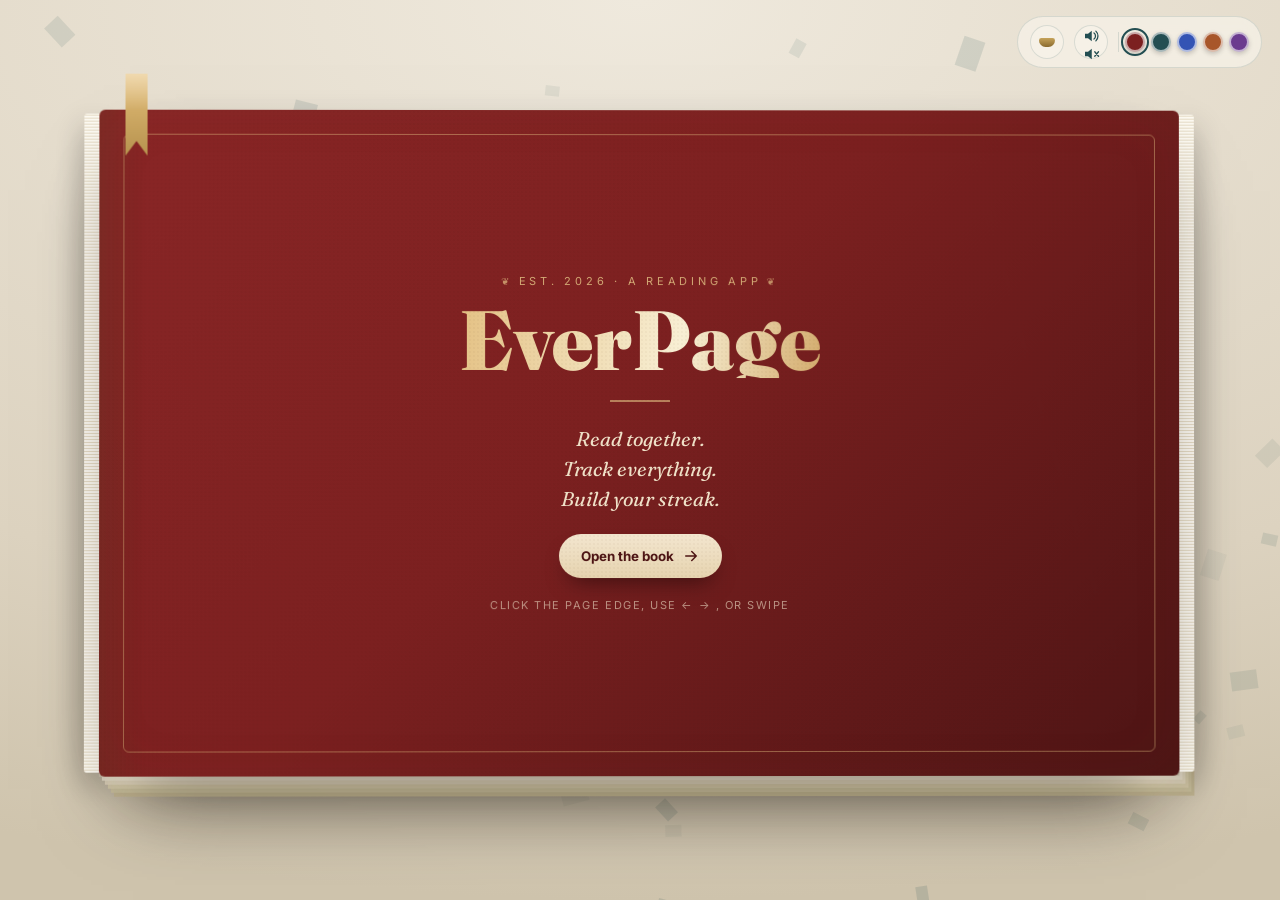
==== commit 7041a83c: "SEO/AEO: structured data, canonical domain, sitemap, robots, favicon, noscript - Point canonical + O" ====
--- a/docs/index.html
+++ b/docs/index.html
@@ -4,25 +4,133 @@
 <meta charset="UTF-8" />
 <meta name="viewport" content="width=device-width, initial-scale=1.0, viewport-fit=cover" />
 <meta name="theme-color" content="#7C2020" />
-<title>EverPage — The Living Book</title>
+<title>EverPage — Reading Tracker App with Streaks, Goals &amp; Friends</title>
+<link rel="canonical" href="https://www.everpage.blog/" />
+<meta name="robots" content="index, follow, max-image-preview:large" />
+<meta name="author" content="EverPage" />
+<meta name="keywords" content="reading app, reading tracker, reading streak, book tracker, reading goals, read with friends, reading log, daily reading goal, reading stats, book shelf app" />
+<link rel="icon" type="image/png" href="/favicon.png" />
+<link rel="apple-touch-icon" href="/favicon.png" />
+<meta property="og:site_name" content="EverPage" />
+<meta property="og:image:alt" content="EverPage — read together, track everything, build your streak." />
 <meta name="description" content="Turn the pages of EverPage: the reading app that turns reading into a streak. Track every page, build a daily streak, race your friends. Now on the App Store." />
 <meta property="og:title" content="EverPage — the reading app that gives you a streak" />
 <meta property="og:description" content="Turn every page. Build your streak. Read with friends. Now on the App Store." />
 <meta property="og:type" content="website" />
-<meta property="og:url" content="https://everpage2.vercel.app/" />
-<meta property="og:image" content="https://everpage2.vercel.app/assets/og.png" />
+<meta property="og:url" content="https://www.everpage.blog/" />
+<meta property="og:image" content="https://www.everpage.blog/assets/og.png" />
 <meta property="og:image:width" content="1200" />
 <meta property="og:image:height" content="630" />
 <meta name="twitter:card" content="summary_large_image" />
 <meta name="twitter:title" content="EverPage — the reading app that gives you a streak" />
 <meta name="twitter:description" content="Turn every page. Build your streak. Read with friends. Now on the App Store." />
-<meta name="twitter:image" content="https://everpage2.vercel.app/assets/og.png" />
+<meta name="twitter:image" content="https://www.everpage.blog/assets/og.png" />
 <link rel="preconnect" href="https://fonts.googleapis.com" />
 <link rel="preconnect" href="https://fonts.gstatic.com" crossorigin />
 <link href="https://fonts.googleapis.com/css2?family=Fraunces:ital,opsz,wght@0,9..144,300..900;1,9..144,300..900&family=Inter:wght@400;500;600;700;800&display=swap" rel="stylesheet" />
 <link rel="stylesheet" href="styles-v3.css" />
+
+<!-- Structured data for search + AI answer engines -->
+<script type="application/ld+json">
+{
+  "@context": "https://schema.org",
+  "@graph": [
+    {
+      "@type": "Organization",
+      "@id": "https://www.everpage.blog/#org",
+      "name": "EverPage",
+      "url": "https://www.everpage.blog/",
+      "logo": "https://www.everpage.blog/favicon.png",
+      "image": "https://www.everpage.blog/assets/og.png",
+      "description": "EverPage is a reading app that turns reading into a daily streak, with reading goals, a personal shelf, stats, and friendly competition.",
+      "sameAs": [
+        "https://www.instagram.com/everpageofficial",
+        "https://www.tiktok.com/@everpageofficial",
+        "https://substack.com/@leaateverpage"
+      ]
+    },
+    {
+      "@type": "WebSite",
+      "@id": "https://www.everpage.blog/#website",
+      "name": "EverPage",
+      "url": "https://www.everpage.blog/",
+      "publisher": { "@id": "https://www.everpage.blog/#org" }
+    },
+    {
+      "@type": "MobileApplication",
+      "name": "EverPage",
+      "operatingSystem": "iOS",
+      "applicationCategory": "LifestyleApplication",
+      "url": "https://www.everpage.blog/",
+      "image": "https://www.everpage.blog/assets/og.png",
+      "description": "EverPage turns reading into a daily streak. Add books to your shelf, track progress page by page, set a daily reading goal in minutes, keep your streak with streak freezes, see your reading stats and a yearly Wrapped, and read alongside friends on a leaderboard.",
+      "offers": { "@type": "Offer", "price": "0", "priceCurrency": "USD" },
+      "publisher": { "@id": "https://www.everpage.blog/#org" }
+    },
+    {
+      "@type": "FAQPage",
+      "mainEntity": [
+        {
+          "@type": "Question",
+          "name": "What is EverPage?",
+          "acceptedAnswer": {
+            "@type": "Answer",
+            "text": "EverPage is a reading app that turns reading into a daily streak. You add books to your shelf, track your progress page by page, set a daily reading goal in minutes, and keep your streak alive with streak freezes."
+          }
+        },
+        {
+          "@type": "Question",
+          "name": "How does EverPage help you read more?",
+          "acceptedAnswer": {
+            "@type": "Answer",
+            "text": "EverPage gamifies reading with daily goals and streaks, shows your reading minutes, pages per week, and a yearly Wrapped, and lets you compete with friends on a leaderboard so you stay motivated to read every day."
+          }
+        },
+        {
+          "@type": "Question",
+          "name": "Can you read with friends on EverPage?",
+          "acceptedAnswer": {
+            "@type": "Answer",
+            "text": "Yes. EverPage lets you see what friends are reading right now, compare your weekly minutes and pages, cheer each other on, and share quotes from the books you love."
+          }
+        },
+        {
+          "@type": "Question",
+          "name": "What platforms is EverPage available on?",
+          "acceptedAnswer": {
+            "@type": "Answer",
+            "text": "EverPage is available on iOS via the App Store, with an Android version coming soon."
+          }
+        },
+        {
+          "@type": "Question",
+          "name": "Is EverPage free?",
+          "acceptedAnswer": {
+            "@type": "Answer",
+            "text": "EverPage is free to download from the App Store."
+          }
+        }
+      ]
+    }
+  ]
+}
+</script>
 </head>
 <body class="v3 is-closed">
+
+<noscript>
+  <div style="max-width:720px;margin:0 auto;padding:48px 24px;font-family:Georgia,serif;color:#234E52;line-height:1.6">
+    <h1>EverPage — the reading app that gives you a streak</h1>
+    <p>EverPage turns reading into a daily habit you won't want to break. Add books to your reading shelf, track your progress page by page, set a daily reading goal in minutes, and keep your streak alive with streak freezes.</p>
+    <p>See your reading stats and a yearly Wrapped, and read alongside friends — compare your weekly minutes and pages, cheer each other on a leaderboard, and share the lines that wrecked you.</p>
+    <p><strong>EverPage is now available on the App Store</strong> (Android coming soon).</p>
+    <p>Follow along:
+      <a href="https://www.instagram.com/everpageofficial">Instagram</a> ·
+      <a href="https://www.tiktok.com/@everpageofficial">TikTok</a> ·
+      <a href="https://substack.com/@leaateverpage">Substack</a>
+    </p>
+  </div>
+</noscript>
 
 <canvas id="fx" aria-hidden="true"></canvas>
 <div id="cursor" aria-hidden="true"></div>
